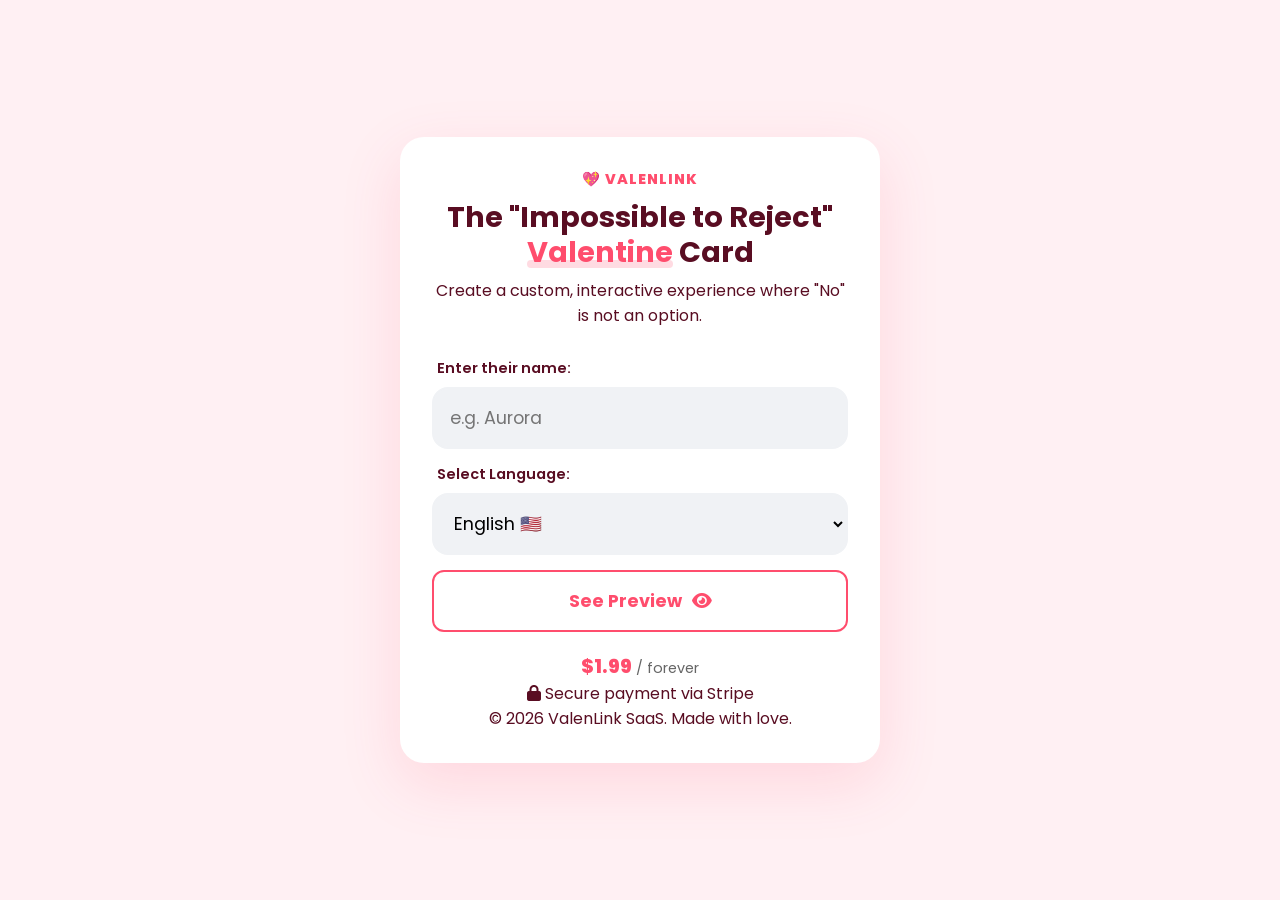
==== index.html @ a2e2b4df "Implement interactive full-screen preview with paywall on victory Co-authored-by: Cursor <cursoragen" ====
<!DOCTYPE html>
<html lang="en">
<head>
    <meta charset="UTF-8">
    <meta name="viewport" content="width=device-width, initial-scale=1.0">
    <title>Valentine Card Generator 💖</title>
    <link rel="preconnect" href="https://fonts.googleapis.com">
    <link rel="preconnect" href="https://fonts.gstatic.com" crossorigin>
    <link href="https://fonts.googleapis.com/css2?family=Poppins:wght@400;600;800&display=swap" rel="stylesheet">
    <link rel="stylesheet" href="style.css">
    <!-- FontAwesome for Icons -->
    <link rel="stylesheet" href="https://cdnjs.cloudflare.com/ajax/libs/font-awesome/6.0.0/css/all.min.css">
</head>
<body>
    <!-- LANDING VIEW -->
    <div class="container landing-container" id="landing-view">
        <header>
            <div class="logo">💖 ValenLink</div>
            <h1 id="landingTitle">The "Impossible to Reject" <span class="highlight">Valentine</span> Card</h1>
            <p id="landingSubtitle">Create a custom, interactive experience where "No" is not an option.</p>
        </header>

        <main>
            <div class="form-section">
                <div class="input-group">
                    <label for="valentineName" id="enterNameLabel">Enter their name:</label>
                    <input type="text" id="valentineName" placeholder="e.g. Aurora" autocomplete="off">
                </div>

                <div class="input-group">
                    <label for="languageSelect" id="selectLangLabel">Select Language:</label>
                    <select id="languageSelect">
                        <option value="en">English 🇺🇸</option>
                        <option value="it">Italiano 🇮🇹</option>
                        <option value="de">Deutsch 🇩🇪</option>
                        <option value="es">Español 🇪🇸</option>
                        <option value="fr">Français 🇫🇷</option>
                    </select>
                </div>
                
                <button id="preview-button" class="btn-secondary-action">
                    Try Full Screen Preview <i class="fa-solid fa-play"></i>
                </button>

                <div class="pricing-mini">
                    <p class="price-tag">$1.99 <span class="period">/ forever</span></p>
                    <p class="disclaimer"><i class="fa-solid fa-lock"></i> Secure payment via Stripe</p>
                </div>
            </div>
        </main>

        <footer>
            <p>© 2026 ValenLink SaaS. Made with love.</p>
        </footer>
    </div>

    <!-- FULL SCREEN PREVIEW (Hidden by default) -->
    <div id="fullscreen-preview" class="fullscreen-layer hidden">
        <button id="close-preview-btn" class="close-floating">&times;</button>
        
        <div class="hearts-bg" id="preview-hearts"></div>

        <div class="container card-container" id="preview-card-container">
            <img src="pig-heart.png" alt="Cute Pig" class="mascot-large">
            
            <h1 id="preview-question">Hey <span id="preview-name-placeholder">...</span>,<br>will you be my Valentine?</h1>
            <p class="subtitle" id="preview-subtitle">Choose carefully... (you don't have much choice 😜)</p>

            <div class="buttons-area">
                <button id="preview-yes-btn" class="btn-action yes">Yes</button>
                <button id="preview-no-btn" class="btn-action no">No</button>
            </div>
            
            <p id="preview-response-msg" class="response-text"></p>
        </div>
    </div>

    <!-- PAYWALL / CHECKOUT MODAL (Triggered on Victory) -->
    <div id="paywall-modal" class="modal hidden">
        <div class="modal-content">
            <div class="success-icon"><i class="fa-solid fa-heart"></i></div>
            <h2>She said YES! 🎉</h2>
            <p>Do you want to send this exact experience to <b><span id="paywall-name"></span></b>?</p>
            
            <div class="pricing-card mt-20">
                <div class="price-header">
                    <span class="amount" id="priceDisplay">$1.99</span>
                    <span class="period" id="periodDisplay">/ forever</span>
                </div>
                <ul class="features" id="featuresList">
                    <li><i class="fa-solid fa-check"></i> Custom Name</li>
                    <li><i class="fa-solid fa-check"></i> "Unclickable No" Logic</li>
                    <li><i class="fa-solid fa-check"></i> Unique Shareable Link</li>
                </ul>
                <button id="checkout-button" class="btn-primary">
                    Get My Link Now <i class="fa-solid fa-arrow-right"></i>
                </button>
            </div>
            <button id="close-paywall" class="btn-text">Close Preview</button>
        </div>
    </div>

    <!-- RESULT MODAL (After Payment) -->
    <div id="result-modal" class="modal hidden">
        <div class="modal-content">
            <span class="close-modal" id="close-result">&times;</span>
            <div class="success-icon"><i class="fa-solid fa-check-circle"></i></div>
            <h2 id="paymentSuccessTitle">Payment Successful!</h2>
            <p><span id="yourLinkText">Here is your unique link:</span></p>
            
            <div class="link-box">
                <input type="text" id="final-link" readonly>
                <button id="copy-btn"><i class="fa-regular fa-copy"></i></button>
            </div>
            
            <a href="#" id="preview-link" target="_blank" class="btn-secondary">Test Link</a>
        </div>
    </div>

    <script src="translations.js"></script>
    <script src="landing.js"></script>
</body>
</html>
---- style.css ----
/* ... (Keep Root and Base Styles) ... */
:root {
    --primary: #ff4d6d;
    --secondary: #ff8fa3;
    --bg: #fff0f3;
    --text: #590d22;
    --white: #ffffff;
    --gray: #f0f2f5;
}

* {
    box-sizing: border-box;
    margin: 0;
    padding: 0;
    font-family: 'Poppins', sans-serif;
}

body {
    background-color: var(--bg);
    color: var(--text);
    min-height: 100vh;
    display: flex;
    justify-content: center;
    align-items: center;
    overflow-x: hidden;
}

/* --- LANDING VIEW --- */
.landing-container {
    background: var(--white);
    padding: 2rem;
    border-radius: 24px;
    box-shadow: 0 20px 60px rgba(255, 77, 109, 0.15);
    text-align: center;
    max-width: 480px;
    width: 95%;
    position: relative;
    z-index: 10;
}

.logo {
    font-weight: 800;
    color: var(--primary);
    margin-bottom: 10px;
    text-transform: uppercase;
    letter-spacing: 1px;
    font-size: 0.9rem;
}

header h1 {
    font-size: 1.8rem;
    line-height: 1.2;
    margin-bottom: 0.5rem;
}

.highlight {
    color: var(--primary);
    position: relative;
    display: inline-block;
}

.highlight::after {
    content: '';
    position: absolute;
    bottom: 2px;
    left: 0;
    width: 100%;
    height: 8px;
    background: rgba(255, 77, 109, 0.2);
    z-index: -1;
    border-radius: 4px;
}

/* Form Section */
.form-section {
    text-align: left;
    margin-top: 30px;
}

.input-group {
    margin-bottom: 15px;
}

.input-group label {
    display: block;
    font-size: 0.9rem;
    font-weight: 600;
    margin-bottom: 8px;
    margin-left: 5px;
}

input, select {
    width: 100%;
    padding: 16px;
    border: 2px solid var(--gray);
    background: var(--gray);
    border-radius: 16px;
    font-size: 1.1rem;
    outline: none;
    transition: 0.3s;
}

input:focus, select:focus {
    background: white;
    border-color: var(--primary);
}

.btn-secondary-action {
    background: white;
    border: 2px solid var(--primary);
    color: var(--primary);
    width: 100%;
    padding: 16px;
    border-radius: 12px;
    font-size: 1.1rem;
    font-weight: 700;
    cursor: pointer;
    transition: all 0.2s;
    margin-top: 10px;
    display: flex;
    justify-content: center;
    align-items: center;
    gap: 10px;
}

.btn-secondary-action:hover {
    background: #fff0f3;
    transform: translateY(-2px);
}

.pricing-mini {
    text-align: center;
    margin-top: 20px;
}

.price-tag {
    font-size: 1.2rem;
    font-weight: 800;
    color: var(--primary);
}

.price-tag .period {
    font-size: 0.9rem;
    font-weight: 400;
    color: #666;
}

/* --- FULL SCREEN PREVIEW LAYER --- */
.fullscreen-layer {
    position: fixed;
    top: 0;
    left: 0;
    width: 100%;
    height: 100%;
    background: var(--bg);
    z-index: 2000;
    display: flex;
    flex-direction: column;
    justify-content: center;
    align-items: center;
    overflow: hidden;
}

.close-floating {
    position: absolute;
    top: 20px;
    right: 20px;
    background: rgba(255, 255, 255, 0.8);
    border: none;
    width: 40px;
    height: 40px;
    border-radius: 50%;
    font-size: 1.5rem;
    cursor: pointer;
    z-index: 2100;
    box-shadow: 0 5px 15px rgba(0,0,0,0.1);
    color: #333;
    transition: 0.2s;
}

.close-floating:hover {
    transform: scale(1.1);
    background: white;
}

/* Preview Card Styles (Reusing Card Page Styles) */
#preview-card-container {
    text-align: center;
    padding: 20px;
    position: relative;
    z-index: 2005;
    width: 100%;
    max-width: 600px;
}

.mascot-large {
    width: 140px;
    margin-bottom: 20px;
    filter: drop-shadow(0 10px 10px rgba(255,77,109,0.2));
}

.buttons-area {
    display: flex;
    gap: 15px;
    justify-content: center;
    align-items: center;
    width: 100%;
    flex-wrap: wrap;
    margin-top: 30px;
    min-height: 60px;
}

.btn-action {
    padding: 14px 35px;
    border-radius: 50px;
    border: none;
    font-size: 1.2rem;
    font-weight: 700;
    cursor: pointer;
    transition: 0.2s;
    z-index: 20;
    white-space: nowrap;
}

.btn-action.yes {
    background: var(--primary);
    color: white;
    box-shadow: 0 8px 20px rgba(255, 77, 109, 0.4);
}

.btn-action.no {
    background: white;
    border: 2px solid var(--primary);
    color: var(--primary);
    position: relative;
}

/* Giant Yes State in Preview */
.giant-yes {
    position: fixed !important;
    top: 0;
    left: 0;
    width: 100vw !important;
    height: 100vh !important;
    z-index: 9999 !important;
    display: flex !important;
    flex-direction: column;
    justify-content: center;
    align-items: center;
    transform: scale(1) !important;
    font-size: 2.5rem !important;
    border-radius: 0 !important;
    animation: popIn 0.5s cubic-bezier(0.175, 0.885, 0.32, 1.275);
    padding: 20px !important;
}

.giant-yes span {
    font-size: 1.2rem;
    display: block;
    margin-bottom: 15px;
    opacity: 0.9;
    font-weight: 400;
}

/* --- PAYWALL MODAL --- */
.modal {
    position: fixed;
    top: 0;
    left: 0;
    width: 100%;
    height: 100%;
    background: rgba(0,0,0,0.6);
    display: flex;
    justify-content: center;
    align-items: center;
    z-index: 3000;
    backdrop-filter: blur(5px);
}

.modal-content {
    background: white;
    padding: 30px;
    border-radius: 24px;
    width: 90%;
    max-width: 420px;
    text-align: center;
    position: relative;
    animation: slideUp 0.3s ease;
}

.pricing-card {
    border: 2px solid var(--primary);
    background: #fff5f7;
    border-radius: 20px;
    padding: 20px;
    text-align: center;
}

.price-header {
    margin-bottom: 15px;
}

.amount {
    font-size: 2.5rem;
    font-weight: 800;
    color: var(--primary);
}

.features {
    list-style: none;
    text-align: left;
    margin-bottom: 20px;
    font-size: 0.9rem;
}

.features li {
    margin-bottom: 8px;
    color: #555;
}

.features i {
    color: var(--primary);
    margin-right: 8px;
}

.btn-primary {
    background: var(--primary);
    color: white;
    border: none;
    width: 100%;
    padding: 16px;
    border-radius: 12px;
    font-size: 1.1rem;
    font-weight: 700;
    cursor: pointer;
    transition: transform 0.2s, box-shadow 0.2s;
    display: flex;
    justify-content: center;
    align-items: center;
    gap: 10px;
}

.btn-primary:hover {
    transform: translateY(-2px);
    box-shadow: 0 10px 20px rgba(255, 77, 109, 0.3);
}

.btn-text {
    background: none;
    border: none;
    color: #999;
    font-size: 0.9rem;
    margin-top: 15px;
    cursor: pointer;
    text-decoration: underline;
}

/* Animations */
.btn-shake {
    animation: shake 0.3s ease-in-out;
}

@keyframes shake {
    0% { transform: translateX(0); }
    25% { transform: translateX(-5px) rotate(-5deg); }
    75% { transform: translateX(5px) rotate(5deg); }
    100% { transform: translateX(0); }
}

@keyframes popIn {
    0% { transform: scale(0); opacity: 0; }
    100% { transform: scale(1); opacity: 1; }
}

@keyframes slideUp {
    from { transform: translateY(20px); opacity: 0; }
    to { transform: translateY(0); opacity: 1; }
}

/* Floating Hearts */
.hearts-bg {
    position: fixed;
    top: 0;
    left: 0;
    width: 100%;
    height: 100%;
    pointer-events: none;
    z-index: 0;
}

.heart {
    position: absolute;
    bottom: -50px;
    font-size: 24px;
    color: var(--secondary);
    opacity: 0.4;
    animation: floatUp 15s linear infinite;
}

@keyframes floatUp {
    0% { transform: translateY(0) rotate(0deg); opacity: 0; }
    20% { opacity: 0.6; }
    100% { transform: translateY(-110vh) rotate(360deg); opacity: 0; }
}

/* Utilities */
.hidden { display: none !important; }
.mt-20 { margin-top: 20px; }
.success-icon { font-size: 3rem; color: #4cc9f0; margin-bottom: 15px; }
.link-box { display: flex; gap: 10px; margin: 20px 0; }
.link-box input { margin-bottom: 0; font-size: 0.9rem; color: var(--primary); }
#copy-btn { background: var(--text); color: white; border: none; border-radius: 12px; width: 50px; cursor: pointer; }
.close-modal { position: absolute; top: 15px; right: 20px; font-size: 1.5rem; cursor: pointer; color: #999; }
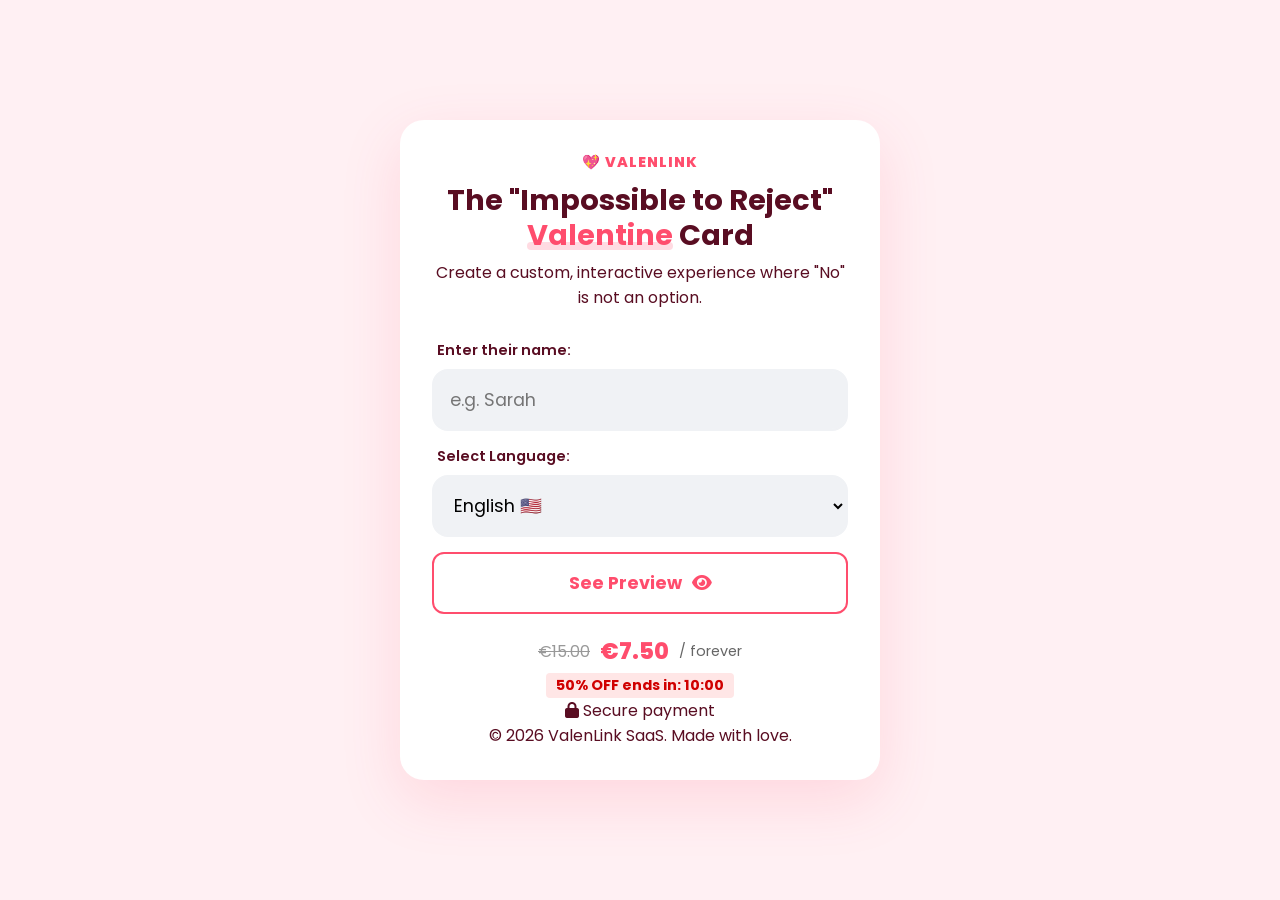
==== commit 0e1d74c6: "Update pricing with discount timer and dynamic placeholders Co-authored-by: Cursor <cursoragent@curs" ====
--- a/index.html
+++ b/index.html
@@ -7,7 +7,7 @@
     <link rel="preconnect" href="https://fonts.googleapis.com">
     <link rel="preconnect" href="https://fonts.gstatic.com" crossorigin>
     <link href="https://fonts.googleapis.com/css2?family=Poppins:wght@400;600;800&display=swap" rel="stylesheet">
-    <link rel="stylesheet" href="style.css">
+    <link rel="stylesheet" href="style.css?v=2">
     <!-- FontAwesome for Icons -->
     <link rel="stylesheet" href="https://cdnjs.cloudflare.com/ajax/libs/font-awesome/6.0.0/css/all.min.css">
 </head>
@@ -43,8 +43,13 @@
                 </button>
 
                 <div class="pricing-mini">
-                    <p class="price-tag">$1.99 <span class="period">/ forever</span></p>
-                    <p class="disclaimer"><i class="fa-solid fa-lock"></i> Secure payment via Stripe</p>
+                    <p class="price-tag">
+                        <span class="original-price" id="originalPriceDisplay">€15.00</span>
+                        <span class="current-price" id="priceDisplay">€7.50</span>
+                        <span class="period" id="periodDisplay">/ forever</span>
+                    </p>
+                    <p class="offer-timer"><span id="offerLabel">50% OFF ends in:</span> <span id="countdown">10:00</span></p>
+                    <p class="disclaimer" id="securePaymentText"><i class="fa-solid fa-lock"></i> Secure payment</p>
                 </div>
             </div>
         </main>
@@ -84,9 +89,11 @@
             
             <div class="pricing-card mt-20">
                 <div class="price-header">
-                    <span class="amount" id="priceDisplay">$1.99</span>
-                    <span class="period" id="periodDisplay">/ forever</span>
+                    <span class="original-price-modal" id="modalOriginalPrice">€15.00</span>
+                    <span class="amount" id="modalPriceDisplay">€7.50</span>
+                    <span class="period" id="modalPeriodDisplay">/ forever</span>
                 </div>
+                <p class="offer-timer-modal"><span id="modalOfferLabel">50% OFF ends in:</span> <span id="modalCountdown">10:00</span></p>
                 <ul class="features" id="featuresList">
                     <li><i class="fa-solid fa-check"></i> Custom Name</li>
                     <li><i class="fa-solid fa-check"></i> "Unclickable No" Logic</li>
@@ -117,7 +124,7 @@
         </div>
     </div>
 
-    <script src="translations.js"></script>
-    <script src="landing.js"></script>
+    <script src="translations.js?v=2"></script>
+    <script src="landing.js?v=2"></script>
 </body>
 </html>
--- a/style.css
+++ b/style.css
@@ -134,9 +134,32 @@
 }
 
 .price-tag {
-    font-size: 1.2rem;
+    font-size: 1.4rem;
     font-weight: 800;
     color: var(--primary);
+    display: flex;
+    align-items: center;
+    justify-content: center;
+    gap: 10px;
+    flex-wrap: wrap;
+}
+
+.original-price, .original-price-modal {
+    text-decoration: line-through;
+    color: #999;
+    font-size: 1rem;
+    font-weight: 400;
+}
+
+.offer-timer, .offer-timer-modal {
+    color: #d00000;
+    font-weight: 700;
+    font-size: 0.9rem;
+    margin-top: 5px;
+    background: #ffe6e6;
+    display: inline-block;
+    padding: 2px 10px;
+    border-radius: 4px;
 }
 
 .price-tag .period {
@@ -184,19 +207,30 @@
 }
 
 /* Preview Card Styles (Reusing Card Page Styles) */
-#preview-card-container {
+#preview-card-container, .card-container {
     text-align: center;
     padding: 20px;
     position: relative;
     z-index: 2005;
     width: 100%;
     max-width: 600px;
+    background: white;
+    border-radius: 24px;
+    box-shadow: 0 20px 60px rgba(255, 77, 109, 0.15);
+    display: flex;
+    flex-direction: column;
+    align-items: center;
+    justify-content: center;
+    min-height: 500px; /* Ensure enough space */
 }
 
 .mascot-large {
     width: 140px;
     margin-bottom: 20px;
     filter: drop-shadow(0 10px 10px rgba(255,77,109,0.2));
+    display: block;
+    margin-left: auto;
+    margin-right: auto;
 }
 
 .buttons-area {
@@ -233,6 +267,23 @@
     border: 2px solid var(--primary);
     color: var(--primary);
     position: relative;
+    white-space: nowrap;
+    min-width: 100px; /* Assicura una larghezza minima */
+    z-index: 50; /* Aumentato z-index per stare sopra */
+}
+
+/* Stili per la trasformazione del bottone No */
+.button--surrender {
+    background-color: #e0e0e0 !important;
+    color: #666 !important;
+    border-color: #ccc !important;
+    cursor: pointer !important;
+    transform: scale(0.9) !important;
+    white-space: nowrap !important;
+    width: auto !important;
+    min-width: 140px !important; /* Più largo quando c'è testo lungo */
+    max-width: 90vw; /* Non uscire dallo schermo su mobile */
+    z-index: 50 !important; /* Importante per non finire sotto */
 }
 
 /* Giant Yes State in Preview */
@@ -242,7 +293,7 @@
     left: 0;
     width: 100vw !important;
     height: 100vh !important;
-    z-index: 9999 !important;
+    z-index: 9999; /* Removed !important to allow override if needed, but JS will use 100000 !important */
     display: flex !important;
     flex-direction: column;
     justify-content: center;
@@ -252,17 +303,78 @@
     border-radius: 0 !important;
     animation: popIn 0.5s cubic-bezier(0.175, 0.885, 0.32, 1.275);
     padding: 20px !important;
+    background: var(--primary) !important;
+    color: white !important;
 }
 
 .giant-yes span {
-    font-size: 1.2rem;
+    font-size: 1.5rem;
     display: block;
-    margin-bottom: 15px;
+    margin-bottom: 20px;
     opacity: 0.9;
     font-weight: 400;
 }
 
-/* --- PAYWALL MODAL --- */
+/* --- VICTORY SCREEN --- */
+.victory-container {
+    position: fixed;
+    top: 0;
+    left: 0;
+    width: 100%;
+    height: 100%;
+    display: flex;
+    justify-content: center;
+    align-items: center;
+    z-index: 5000;
+    padding: 20px;
+}
+
+.victory-content {
+    background: white;
+    padding: 40px;
+    border-radius: 24px;
+    box-shadow: 0 20px 60px rgba(255, 77, 109, 0.25);
+    text-align: center;
+    max-width: 500px;
+    width: 100%;
+    animation: popIn 0.6s cubic-bezier(0.175, 0.885, 0.32, 1.275);
+    display: flex;
+    flex-direction: column;
+    align-items: center;
+    justify-content: center;
+}
+
+.victory-mascot {
+    width: 160px;
+    margin-bottom: 20px;
+    filter: drop-shadow(0 10px 10px rgba(255,77,109,0.2));
+}
+
+#victory-title {
+    font-size: 2.5rem;
+    color: var(--primary);
+    margin-bottom: 10px;
+    line-height: 1.2;
+}
+
+#victory-message {
+    font-size: 1.2rem;
+    color: #555;
+    margin-bottom: 30px;
+    line-height: 1.6;
+}
+
+.date-invite {
+    background: #fff0f3;
+    padding: 15px 30px;
+    border-radius: 50px;
+    border: 2px solid var(--primary);
+    color: var(--primary);
+    font-weight: 800;
+    font-size: 1.2rem;
+    display: inline-block;
+    box-shadow: 0 5px 15px rgba(255, 77, 109, 0.1);
+}
 .modal {
     position: fixed;
     top: 0;
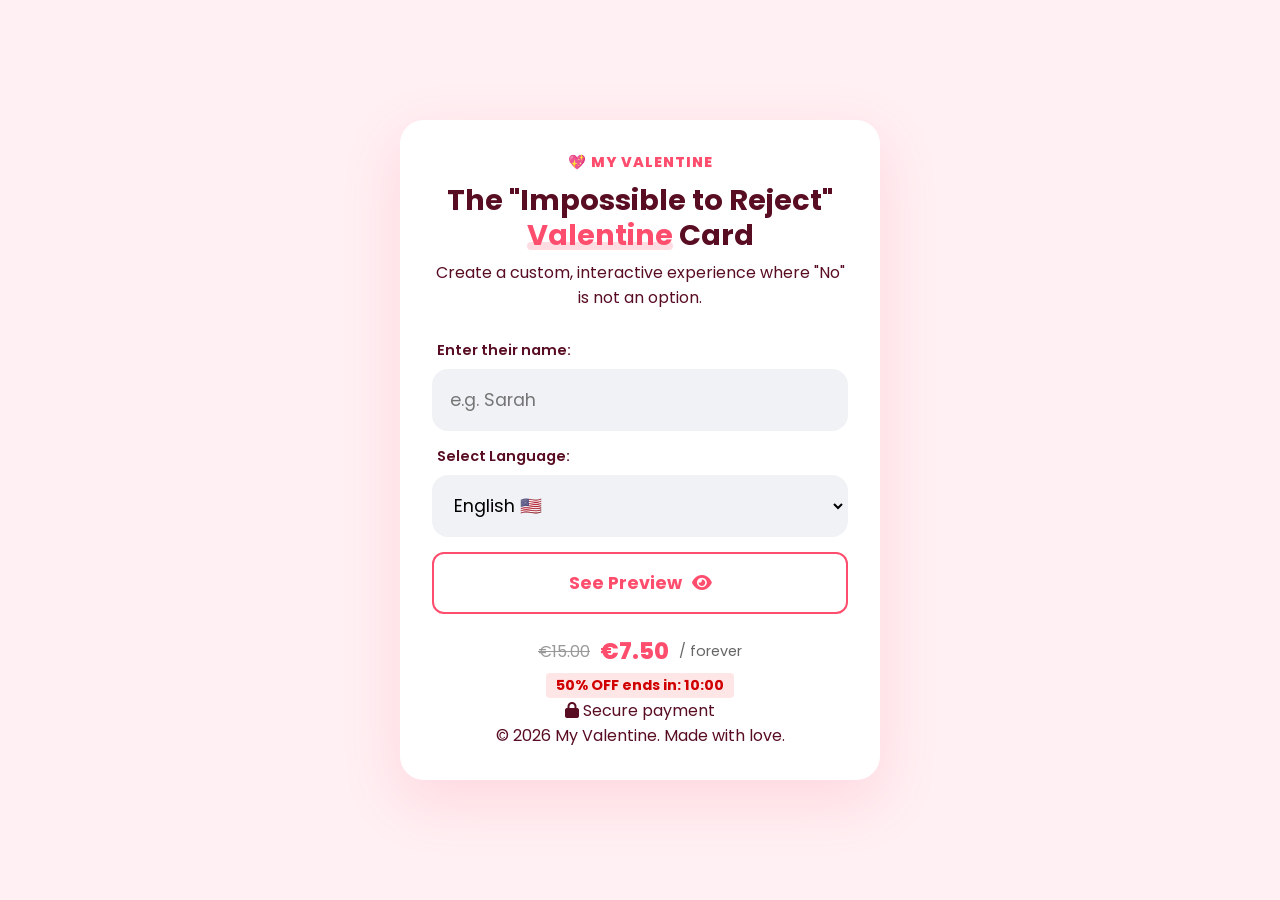
==== commit eb8425bf: "Rebrand ValenLink to My Valentine Co-authored-by: Cursor <cursoragent@cursor.com>" ====
--- a/index.html
+++ b/index.html
@@ -15,7 +15,7 @@
     <!-- LANDING VIEW -->
     <div class="container landing-container" id="landing-view">
         <header>
-            <div class="logo">💖 ValenLink</div>
+            <div class="logo">💖 My Valentine</div>
             <h1 id="landingTitle">The "Impossible to Reject" <span class="highlight">Valentine</span> Card</h1>
             <p id="landingSubtitle">Create a custom, interactive experience where "No" is not an option.</p>
         </header>
@@ -55,7 +55,7 @@
         </main>
 
         <footer>
-            <p>© 2026 ValenLink SaaS. Made with love.</p>
+            <p>© 2026 My Valentine. Made with love.</p>
         </footer>
     </div>
 
